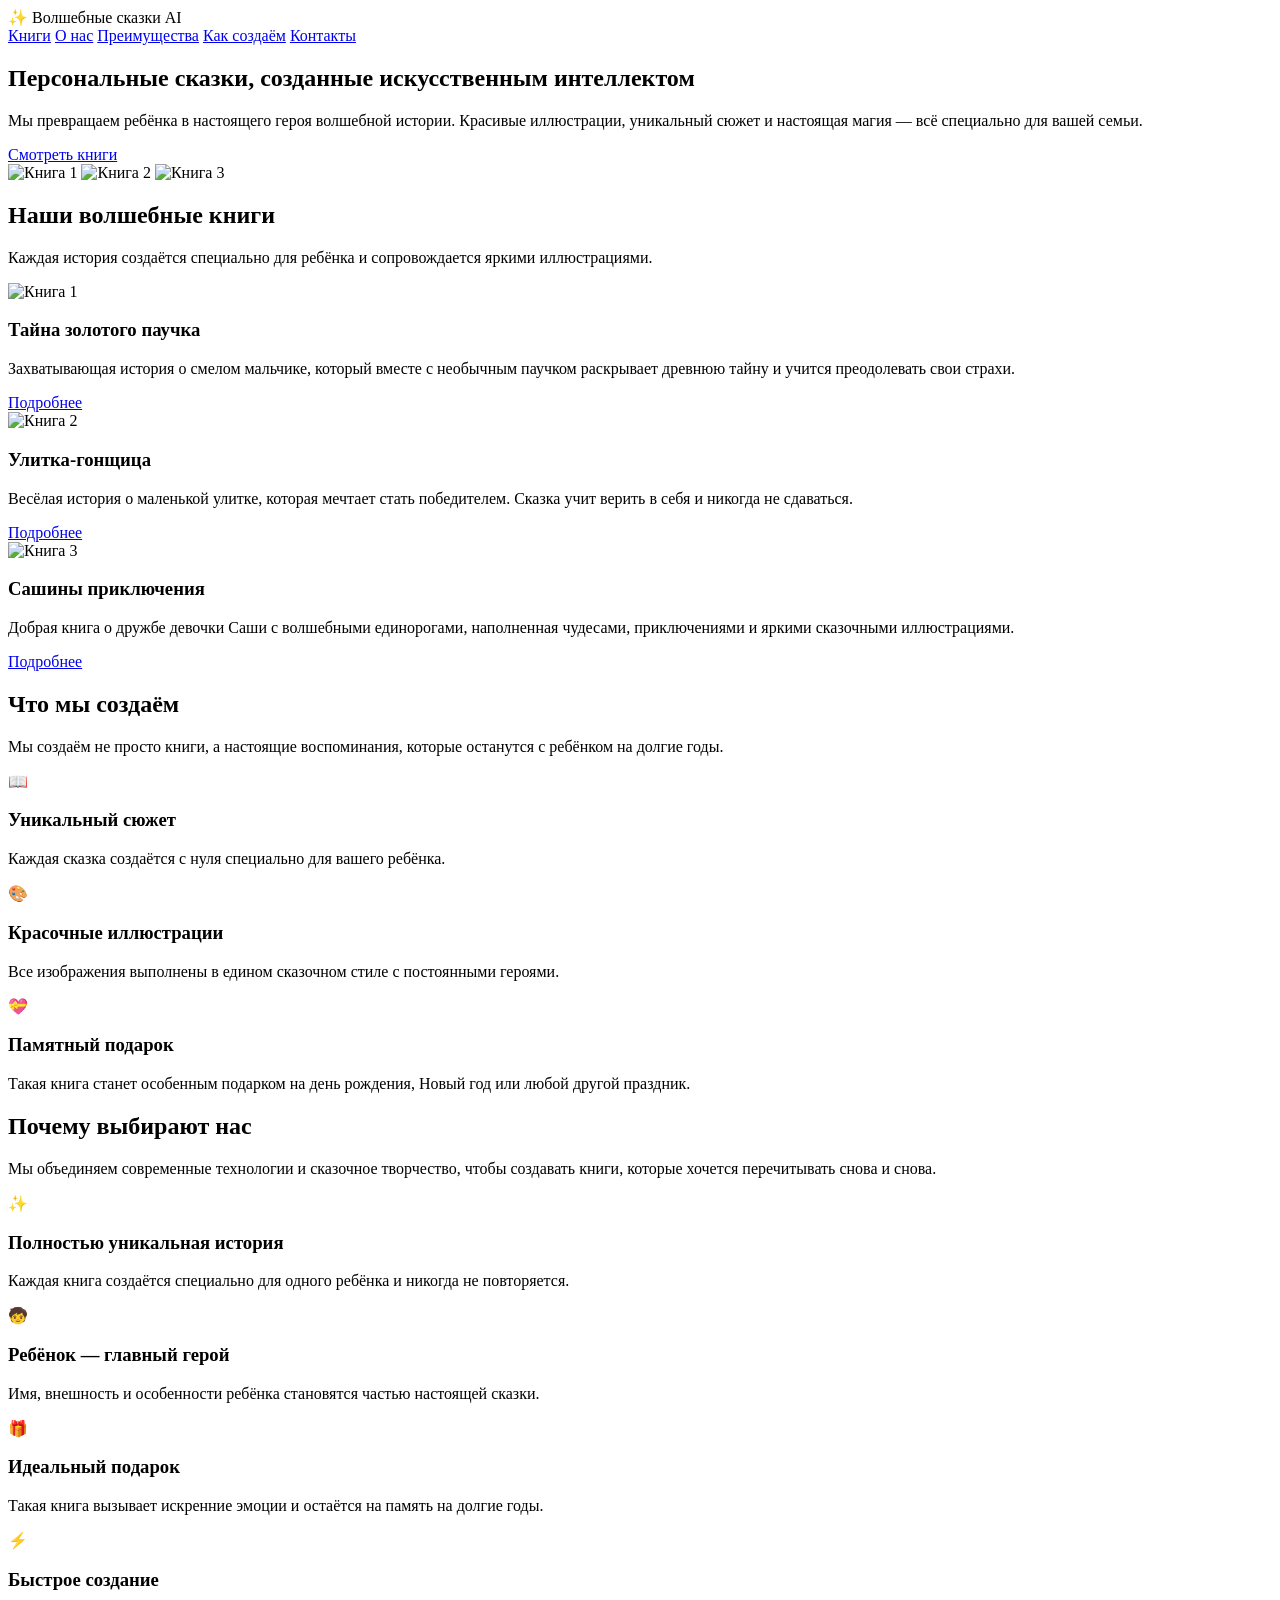
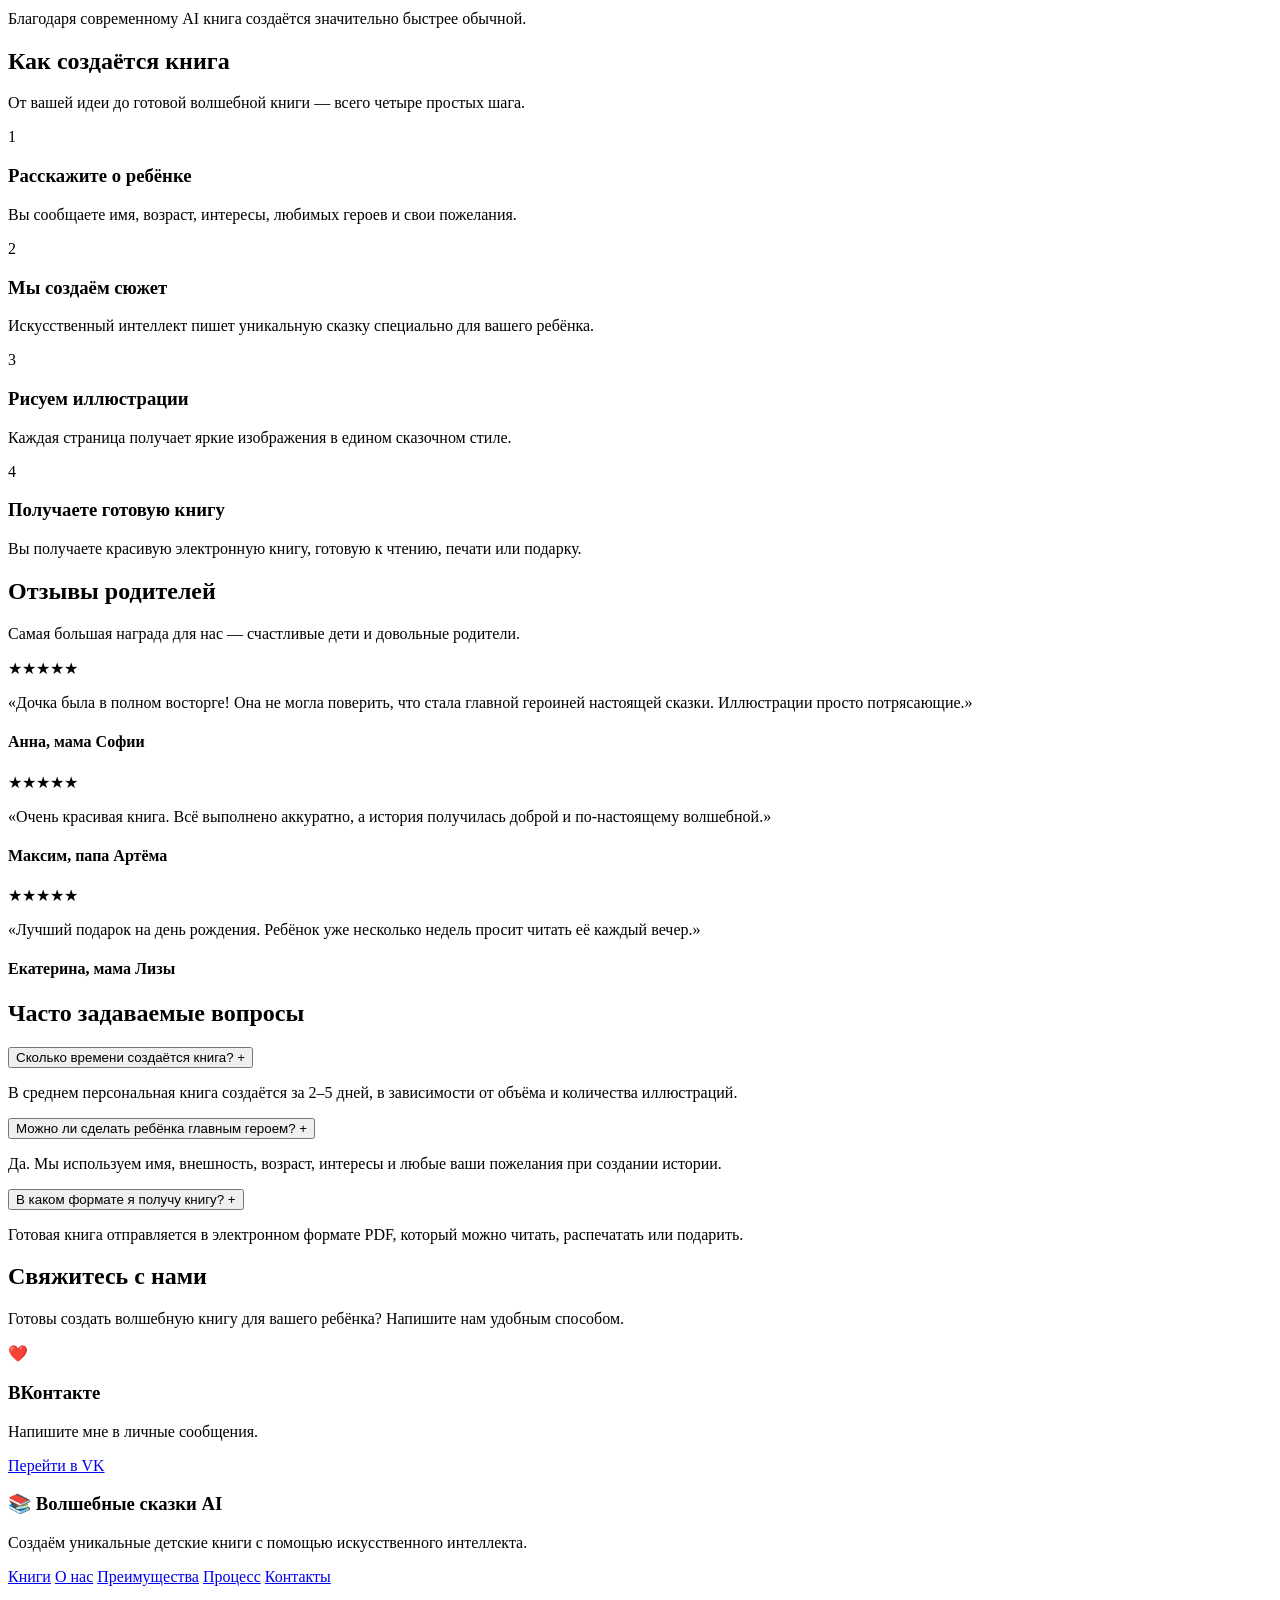
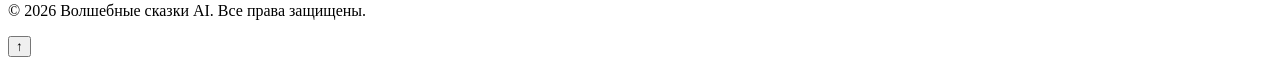
==== index.html @ 9d617862 "Add files via upload" ====
<!DOCTYPE html>
<html lang="ru">

<head>
    <meta charset="UTF-8">
    <meta name="viewport" content="width=device-width, initial-scale=1.0">
    <meta name="description" content="Персональные детские сказки, созданные искусственным интеллектом. Уникальные книги с вашим ребёнком в главной роли.">

    <meta name="keywords" content="сказка на заказ, книга для ребенка, персональная сказка, детская книга, искусственный интеллект, сказки AI">

    <meta name="author" content="Волшебные сказки AI">

    <meta name="robots" content="index, follow">

    <meta property="og:title" content="Волшебные сказки AI">
    <meta property="og:description" content="Создаём уникальные персональные сказки для детей с помощью искусственного интеллекта.">
    
    <meta property="og:type" content="website">
    <meta property="og:image" content="img/book1.jpg">
    <title>Волшебные сказки AI</title>
    <link rel="icon" type="image/png" href="favicon.png">

    <link rel="stylesheet" href="css/style.css">
</head>

<body>

    <!-- Шапка -->
    <header class="header">
        <div class="container">

            <div class="logo">
                ✨ Волшебные сказки AI
            </div>

            <nav class="menu">
                <a href="#books">Книги</a>
                <a href="#about">О нас</a>
                <a href="#advantages">Преимущества</a>
                <a href="#process">Как создаём</a>
                <a href="#contacts">Контакты</a>
            </nav>

        </div>
    </header>

    <!-- Первый экран -->
    <section class="hero">

        <div class="container">

           <div class="hero-content">

    <h1>
        Персональные сказки,
        созданные искусственным интеллектом
    </h1>

    <p>
        Мы превращаем ребёнка в настоящего героя волшебной истории.
        Красивые иллюстрации, уникальный сюжет и настоящая магия —
        всё специально для вашей семьи.
    </p>

    <a href="#books" class="btn">
        Смотреть книги
    </a>

</div>

<div class="hero-books">

    <img src="img/book1.jpg" alt="Книга 1" class="book-left">

    <img src="img/book2.jpg" alt="Книга 2" class="book-center">

    <img src="img/book3.jpg" alt="Книга 3" class="book-right">

</div>

</div>

</section>
    <!-- Галерея книг -->
<section class="books" id="books">

    <div class="container">

        <div class="section-title">
            <h2>Наши волшебные книги</h2>
            <p>
                Каждая история создаётся специально для ребёнка
                и сопровождается яркими иллюстрациями.
            </p>
        </div>

        <div class="books-grid">

    <div class="book">

        <img src="img/book1.jpg" alt="Книга 1" loading="lazy">
        <div class="book-info">
           <h3>Тайна золотого паучка</h3>

<p>
    Захватывающая история о смелом мальчике, который вместе с необычным паучком
    раскрывает древнюю тайну и учится преодолевать свои страхи.
</p>

        <a href="book1.html" class="btn">Подробнее</a>
        </div>

    </div>

   <div class="book">

    <img src="img/book2.jpg" alt="Книга 2" loading="lazy">

    <div class="book-info">

        <h3>Улитка-гонщица</h3>

        <p>
            Весёлая история о маленькой улитке, которая мечтает стать победителем.
            Сказка учит верить в себя и никогда не сдаваться.
        </p>

        <a href="book2.html" class="btn">Подробнее</a>

    </div>

</div>
    <div class="book">

        <img src="img/book3.jpg" alt="Книга 3" loading="lazy">

        <div class="book-info">
            <h3>Сашины приключения</h3>

<p>
    Добрая книга о дружбе девочки Саши с волшебными единорогами,
    наполненная чудесами, приключениями и яркими сказочными иллюстрациями.
</p>

            <a href="book3.html" class="btn">Подробнее</a>
        </div>

    </div>

</div>

    </div>

</section>
<!-- Что мы создаём -->
<section class="about" id="about">

    <div class="container">

        <div class="section-title">
            <h2>Что мы создаём</h2>
            <p>
                Мы создаём не просто книги, а настоящие воспоминания,
                которые останутся с ребёнком на долгие годы.
            </p>
        </div>

        <div class="about-grid">

            <div class="about-card">
                <div class="about-icon">📖</div>
                <h3>Уникальный сюжет</h3>
                <p>
                    Каждая сказка создаётся с нуля специально для вашего ребёнка.
                </p>
            </div>

            <div class="about-card">
                <div class="about-icon">🎨</div>
                <h3>Красочные иллюстрации</h3>
                <p>
                    Все изображения выполнены в едином сказочном стиле с постоянными героями.
                </p>
            </div>

            <div class="about-card">
                <div class="about-icon">💝</div>
                <h3>Памятный подарок</h3>
                <p>
                    Такая книга станет особенным подарком на день рождения,
                    Новый год или любой другой праздник.
                </p>
            </div>

        </div>

    </div>

</section>
<!-- Почему выбирают нас -->
<section class="advantages" id="advantages">

    <div class="container">

        <div class="section-title">
            <h2>Почему выбирают нас</h2>
            <p>
                Мы объединяем современные технологии и сказочное творчество,
                чтобы создавать книги, которые хочется перечитывать снова и снова.
            </p>
        </div>

        <div class="advantages-grid">

            <div class="advantage-card">
                <div class="advantage-icon">✨</div>
                <h3>Полностью уникальная история</h3>
                <p>
                    Каждая книга создаётся специально для одного ребёнка и никогда не повторяется.
                </p>
            </div>

            <div class="advantage-card">
                <div class="advantage-icon">🧒</div>
                <h3>Ребёнок — главный герой</h3>
                <p>
                    Имя, внешность и особенности ребёнка становятся частью настоящей сказки.
                </p>
            </div>

            <div class="advantage-card">
                <div class="advantage-icon">🎁</div>
                <h3>Идеальный подарок</h3>
                <p>
                    Такая книга вызывает искренние эмоции и остаётся на память на долгие годы.
                </p>
            </div>

            <div class="advantage-card">
                <div class="advantage-icon">⚡</div>
                <h3>Быстрое создание</h3>
                <p>
                    Благодаря современному AI книга создаётся значительно быстрее обычной.
                </p>
            </div>

        </div>

    </div>

</section>
<!-- Как создаётся книга -->
<section class="process" id="process">

    <div class="container">

        <div class="section-title">
            <h2>Как создаётся книга</h2>
            <p>
                От вашей идеи до готовой волшебной книги — всего четыре простых шага.
            </p>
        </div>

        <div class="process-grid">

            <div class="process-card">
                <div class="step-number">1</div>
                <h3>Расскажите о ребёнке</h3>
                <p>
                    Вы сообщаете имя, возраст, интересы, любимых героев и свои пожелания.
                </p>
            </div>

            <div class="process-card">
                <div class="step-number">2</div>
                <h3>Мы создаём сюжет</h3>
                <p>
                    Искусственный интеллект пишет уникальную сказку специально для вашего ребёнка.
                </p>
            </div>

            <div class="process-card">
                <div class="step-number">3</div>
                <h3>Рисуем иллюстрации</h3>
                <p>
                    Каждая страница получает яркие изображения в едином сказочном стиле.
                </p>
            </div>

            <div class="process-card">
                <div class="step-number">4</div>
                <h3>Получаете готовую книгу</h3>
                <p>
                    Вы получаете красивую электронную книгу, готовую к чтению, печати или подарку.
                </p>
            </div>

        </div>

    </div>

</section>
<!-- Отзывы -->
<section class="reviews" id="reviews">

    <div class="container">

        <div class="section-title">
            <h2>Отзывы родителей</h2>
            <p>
                Самая большая награда для нас — счастливые дети и довольные родители.
            </p>
        </div>

        <div class="reviews-grid">

            <div class="review-card">
                <div class="stars">★★★★★</div>

                <p class="review-text">
                    «Дочка была в полном восторге! Она не могла поверить,
                    что стала главной героиней настоящей сказки.
                    Иллюстрации просто потрясающие.»
                </p>

                <h4>Анна, мама Софии</h4>
            </div>

            <div class="review-card">
                <div class="stars">★★★★★</div>

                <p class="review-text">
                    «Очень красивая книга. Всё выполнено аккуратно,
                    а история получилась доброй и по-настоящему волшебной.»
                </p>

                <h4>Максим, папа Артёма</h4>
            </div>

            <div class="review-card">
                <div class="stars">★★★★★</div>

                <p class="review-text">
                    «Лучший подарок на день рождения.
                    Ребёнок уже несколько недель просит читать её каждый вечер.»
                </p>

                <h4>Екатерина, мама Лизы</h4>
            </div>

        </div>

    </div>

</section>
<!-- FAQ -->
<section class="faq" id="faq">

    <div class="container">

        <h2 class="section-title">Часто задаваемые вопросы</h2>

        <div class="faq-item">
            <button class="faq-question">
                Сколько времени создаётся книга?
                <span>+</span>
            </button>

            <div class="faq-answer">
                <p>
                    В среднем персональная книга создаётся за 2–5 дней, в зависимости от объёма и количества иллюстраций.
                </p>
            </div>
        </div>

        <div class="faq-item">
            <button class="faq-question">
                Можно ли сделать ребёнка главным героем?
                <span>+</span>
            </button>

            <div class="faq-answer">
                <p>
                    Да. Мы используем имя, внешность, возраст, интересы и любые ваши пожелания при создании истории.
                </p>
            </div>
        </div>

        <div class="faq-item">
            <button class="faq-question">
                В каком формате я получу книгу?
                <span>+</span>
            </button>

            <div class="faq-answer">
                <p>
                    Готовая книга отправляется в электронном формате PDF, который можно читать, распечатать или подарить.
                </p>
            </div>
        </div>

    </div>

</section>
<!-- Контакты -->
<section class="contacts" id="contacts">

    <div class="container">

        <div class="section-title">

            <h2>Свяжитесь с нами</h2>

            <p>
                Готовы создать волшебную книгу для вашего ребёнка?
                Напишите нам удобным способом.
            </p>

        </div>

        <div class="contacts-grid">

            <div class="contact-card">

                <div class="contact-icon">❤️</div>

                <h3>ВКонтакте</h3>

                <p>
                    Напишите мне в личные сообщения.
                </p>

                <a class="btn"
                   href="https://vk.ru/alexcat33"
                   target="_blank">
                    Перейти в VK
                </a>

            </div>

        </div>

    </div>

</section>
<footer class="footer">
    <div class="container">

        <div class="footer-logo">
            <h3>📚 Волшебные сказки AI</h3>
            <p>Создаём уникальные детские книги с помощью искусственного интеллекта.</p>
        </div>

        <div class="footer-links">
            <a href="#books">Книги</a>
            <a href="#about">О нас</a>
            <a href="#advantages">Преимущества</a>
            <a href="#process">Процесс</a>
            <a href="#contacts">Контакты</a>
        </div>

        <div class="footer-copy">
            <p>© 2026 Волшебные сказки AI. Все права защищены.</p>
        </div>

    </div>
</footer>
<button class="to-top" id="toTop">
    ↑
</button>
<script src="js/script.js"></script>
</body>
</html>
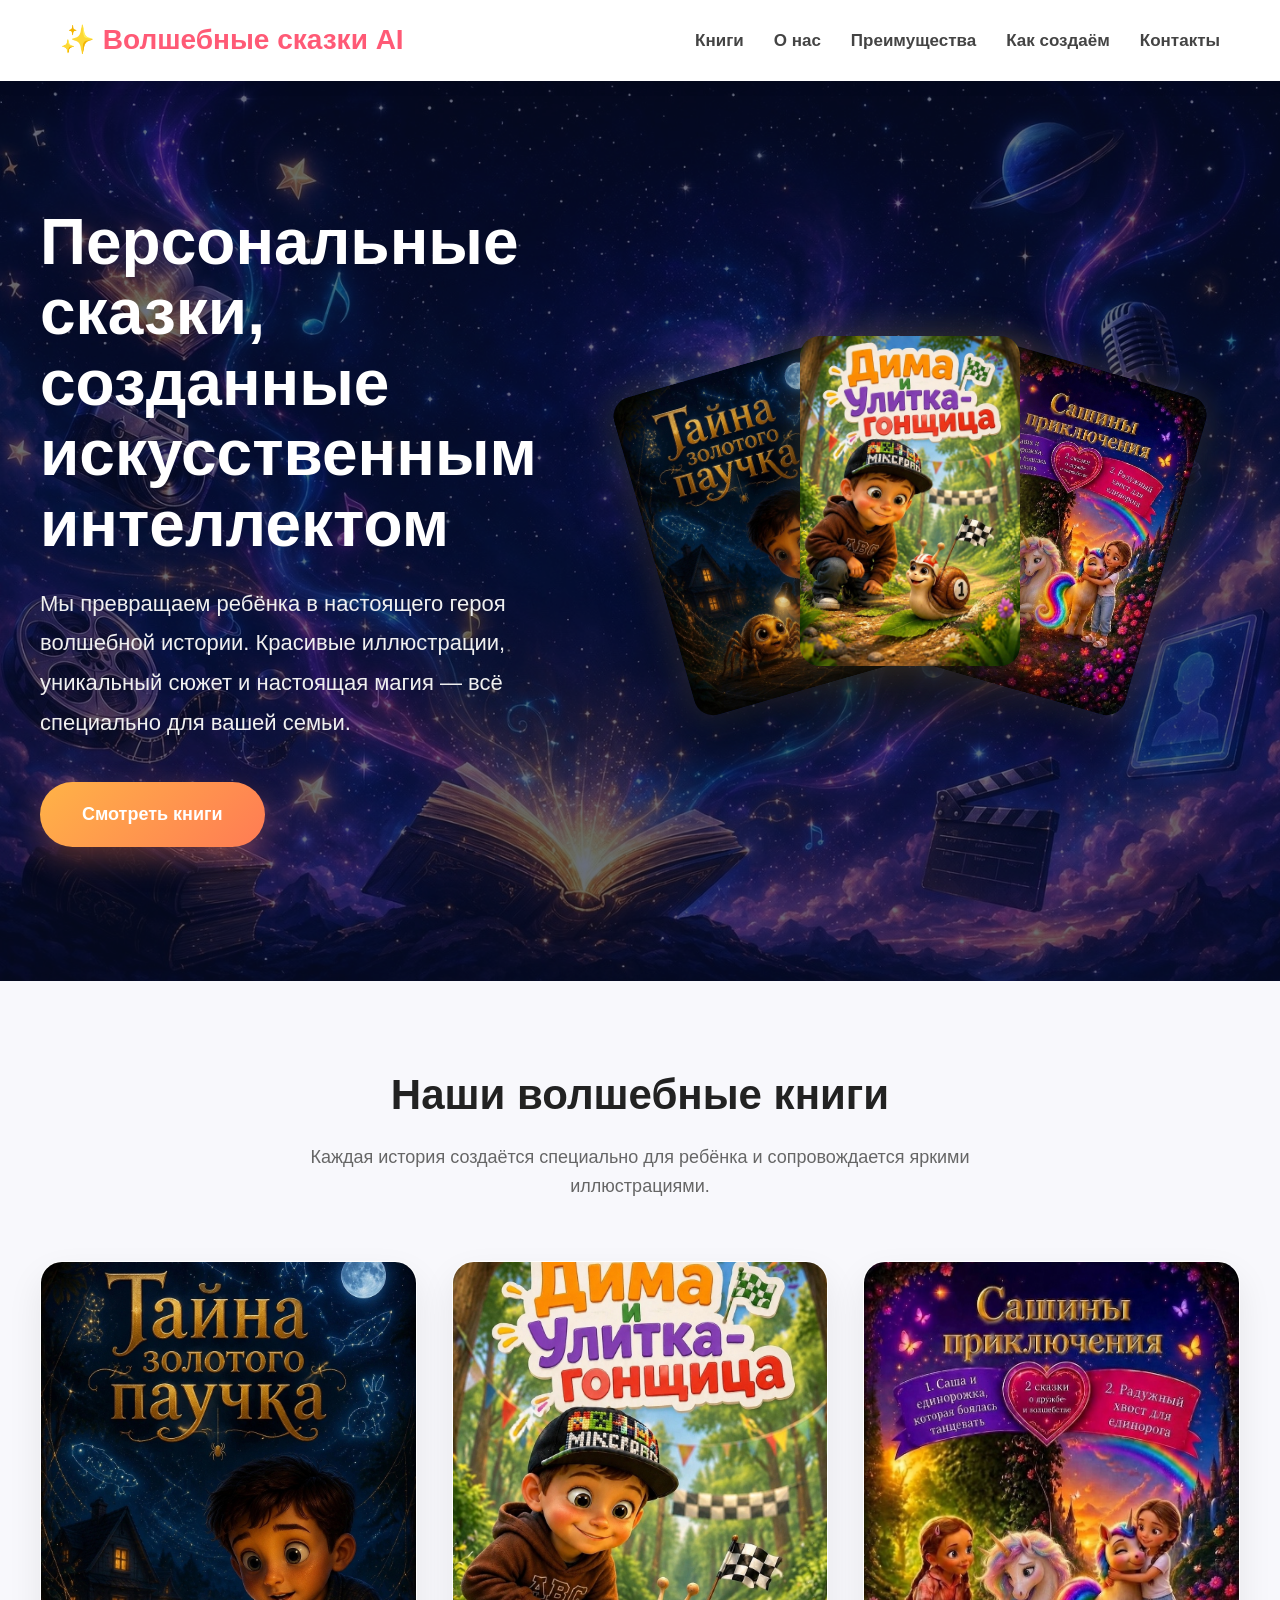
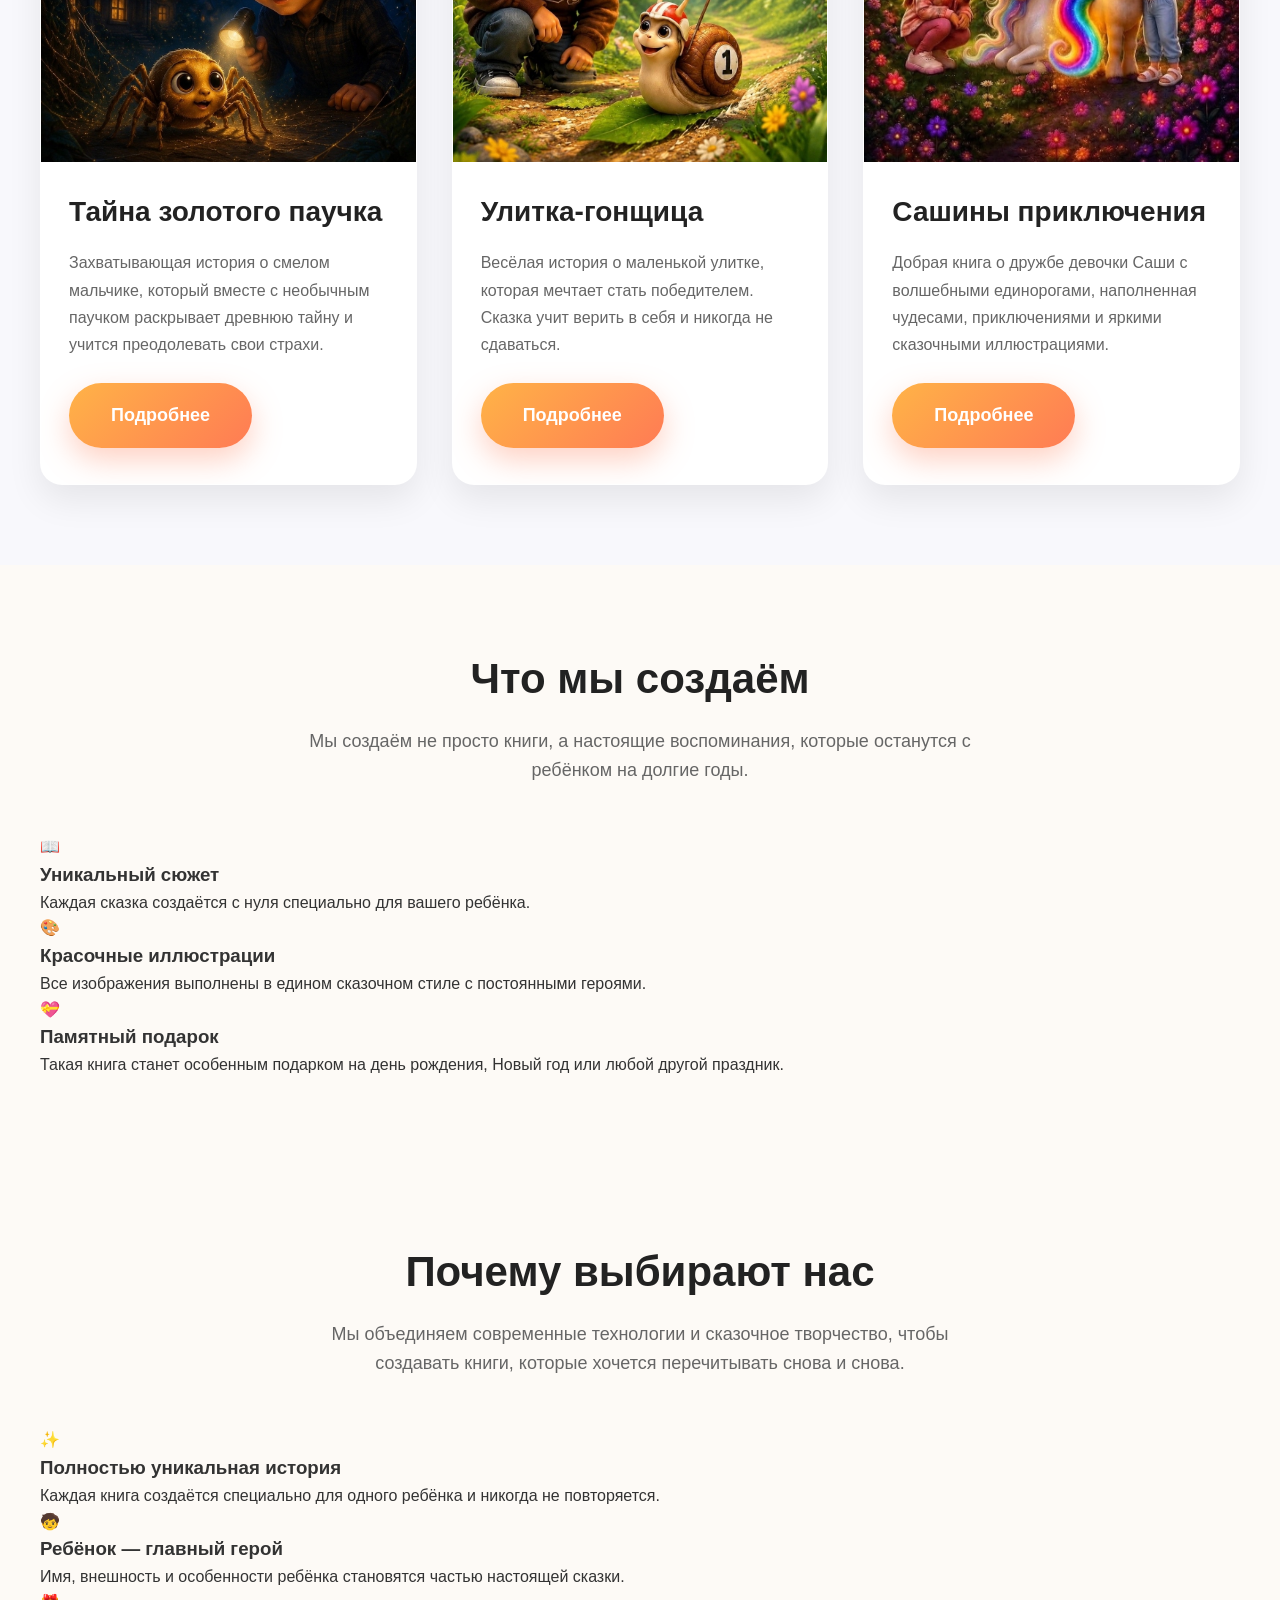
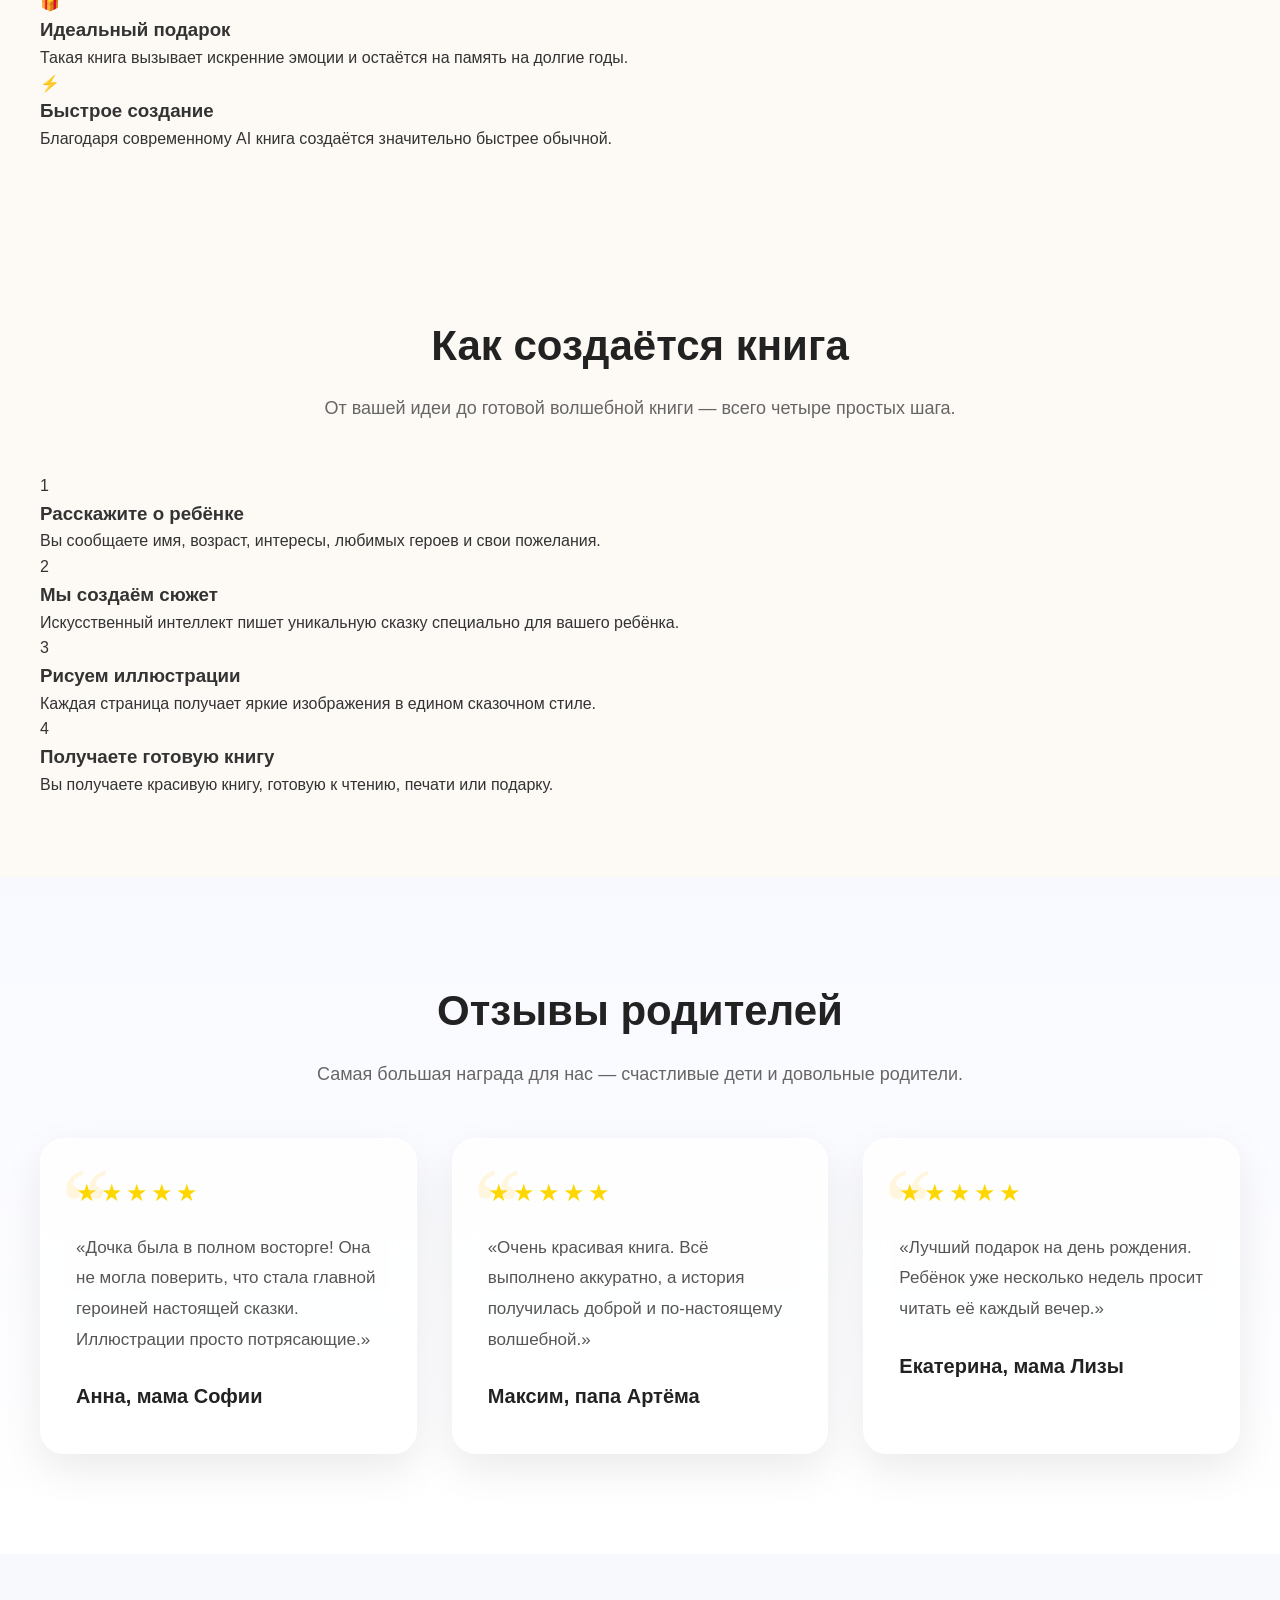
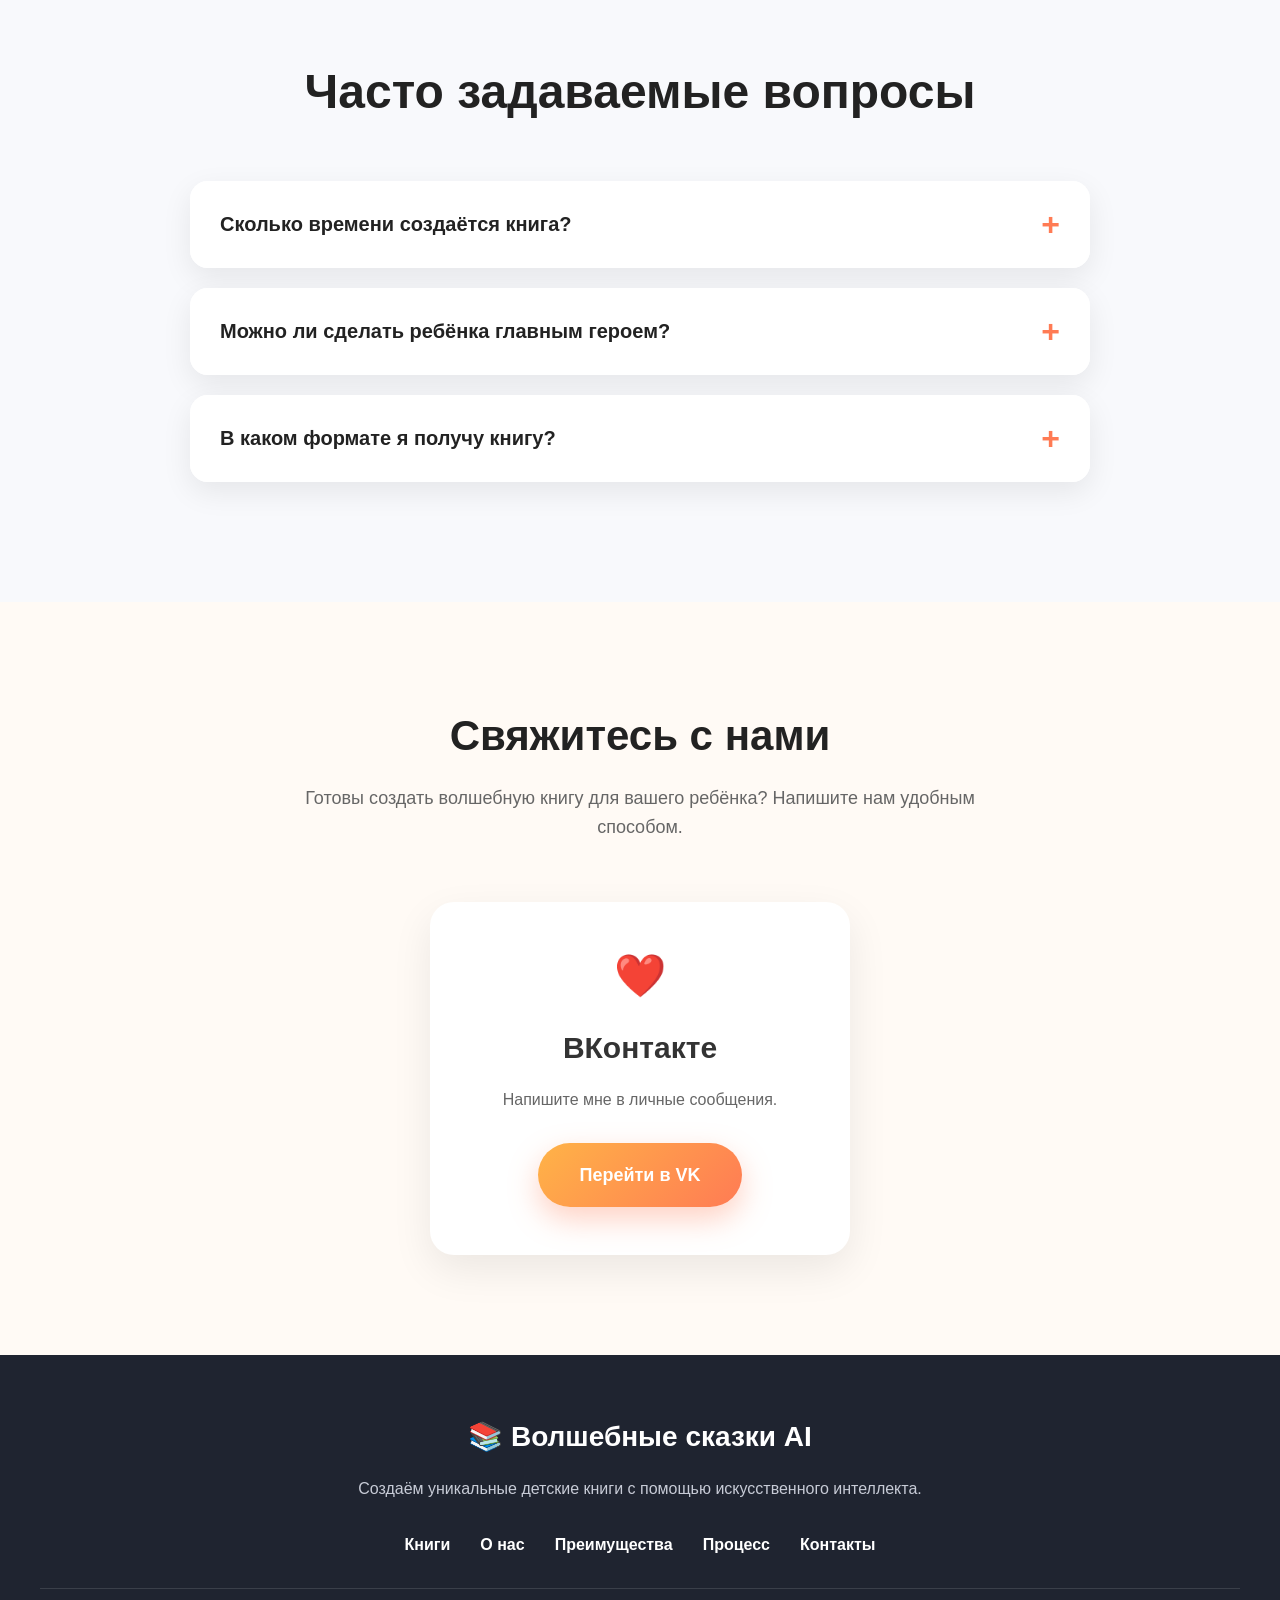
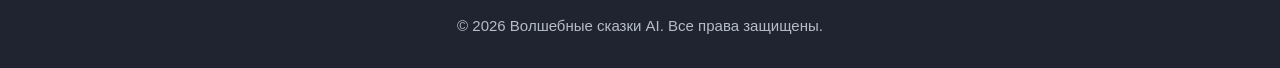
==== commit c0ee0e36: "Update index.html" ====
--- a/index.html
+++ b/index.html
@@ -291,7 +291,7 @@
                 <div class="step-number">4</div>
                 <h3>Получаете готовую книгу</h3>
                 <p>
-                    Вы получаете красивую электронную книгу, готовую к чтению, печати или подарку.
+                    Вы получаете красивую книгу, готовую к чтению, печати или подарку.
                 </p>
             </div>
 
@@ -394,7 +394,9 @@
 
             <div class="faq-answer">
                 <p>
-                    Готовая книга отправляется в электронном формате PDF, который можно читать, распечатать или подарить.
+                    Стандартный формат книг ЛАЙФЛАЙТ — 21 × 30 см (примерно А4).
+Разворот книги — 41 × 29 см. Книжные страницы изготовлены из двух листов высококачественной мелованной бумаги плотностью 450 г/м², склеенных между собой и покрытых зернистой ламинацией.
+Доставка — от 400 рублей, в зависимости от региона.
                 </p>
             </div>
         </div>
--- a/css/style.css
+++ b/css/style.css
@@ -0,0 +1,1117 @@
+/* ==========================
+   СБРОС СТИЛЕЙ
+========================== */
+
+* {
+    margin: 0;
+    padding: 0;
+    box-sizing: border-box;
+}
+
+/* ==========================
+   ОСНОВНЫЕ НАСТРОЙКИ
+========================== */
+
+html {
+    scroll-behavior: smooth;
+}
+
+body {
+    font-family: Arial, Helvetica, sans-serif;
+    background: #fdfaf6;
+    color: #333;
+    line-height: 1.6;
+}
+
+img {
+    max-width: 100%;
+    display: block;
+}
+
+a {
+    text-decoration: none;
+    color: inherit;
+}
+
+section {
+    padding: 80px 20px;
+}
+
+/* ==========================
+   КОНТЕЙНЕР
+========================== */
+
+.container {
+    max-width: 1200px;
+    margin: 0 auto;
+}
+
+/* ==========================
+   ЗАГОЛОВКИ СЕКЦИЙ
+========================== */
+
+.section-title {
+    text-align: center;
+    margin-bottom: 50px;
+}
+
+.section-title h2 {
+    font-size: 42px;
+    color: #222;
+    margin-bottom: 15px;
+}
+
+.section-title p {
+    font-size: 18px;
+    color: #666;
+    max-width: 700px;
+    margin: 0 auto;
+}
+
+/* ==========================
+   КНОПКА
+========================== */
+
+.btn{
+    display:inline-block;
+    padding:18px 42px;
+    background:linear-gradient(135deg,#ffb347,#ff7b54);
+    color:#fff;
+    font-size:18px;
+    font-weight:700;
+    text-decoration:none;
+    border-radius:50px;
+    box-shadow:0 12px 30px rgba(255,123,84,.35);
+    transition:.35s;
+    position:relative;
+    overflow:hidden;
+}
+.btn::before{
+    content:"";
+    position:absolute;
+    top:0;
+    left:-120%;
+    width:70%;
+    height:100%;
+    background:linear-gradient(
+        120deg,
+        transparent,
+        rgba(255,255,255,.45),
+        transparent
+    );
+    transition:.7s;
+}
+
+.btn:hover::before{
+    left:150%;
+}
+.btn:hover{
+    transform:translateY(-4px) scale(1.05);
+    box-shadow:0 20px 45px rgba(255,123,84,.45);
+}
+/* ==========================
+   ШАПКА
+========================== */
+
+.header {
+    position: sticky;
+    top: 0;
+    z-index: 1000;
+    background: rgba(255, 255, 255, 0.95);
+    backdrop-filter: blur(10px);
+    box-shadow: 0 2px 15px rgba(0,0,0,.08);
+}
+
+.header .container {
+    display: flex;
+    justify-content: space-between;
+    align-items: center;
+    padding: 18px 20px;
+}
+
+.logo {
+    font-size: 28px;
+    font-weight: 700;
+    color: #ff5a76;
+    transition: .3s;
+    cursor: pointer;
+}
+
+.logo:hover {
+    transform: scale(1.08) rotate(-2deg);
+    color: #ff7b54;
+}
+
+.menu {
+    display: flex;
+    gap: 30px;
+}
+
+.menu a {
+    font-size: 17px;
+    font-weight: 600;
+    color: #444;
+    position: relative;
+    transition: color .3s;
+}
+
+.menu a:hover {
+    color: #ff5a76;
+}
+
+.menu a::after {
+    content: "";
+    position: absolute;
+    left: 0;
+    bottom: -6px;
+    width: 0;
+    height: 2px;
+    background: #ff5a76;
+    transition: width .3s;
+}
+
+.menu a:hover::after {
+    width: 100%;
+}
+
+/* ==========================
+   МОБИЛЬНАЯ ШАПКА
+========================== */
+
+@media (max-width: 768px) {
+
+    .header .container {
+        flex-direction: column;
+        gap: 15px;
+        padding: 15px 20px;
+    }
+
+    .logo {
+        font-size: 24px;
+        text-align: center;
+    }
+
+    .menu {
+        width: 100%;
+        display: flex;
+        flex-wrap: wrap;
+        justify-content: center;
+        gap: 10px 18px;
+    }
+
+    .menu a {
+        font-size: 15px;
+    }
+
+}
+/* ==========================
+   HERO
+========================== */
+
+.hero{
+    min-height:100vh;
+    display:flex;
+    align-items:center;
+    background:url("../img/background.jpg") center center/cover no-repeat;
+    position:relative;
+    overflow:hidden;
+}
+
+.hero::before{
+    content:"";
+    position:absolute;
+    inset:0;
+    background:rgba(8,15,40,.60);
+}
+
+.hero .container{
+    position:relative;
+    z-index:2;
+    display:flex;
+    align-items:center;
+    justify-content:space-between;
+    gap:80px;
+}
+
+.hero-content{
+    flex:1;
+    max-width:620px;
+}
+
+.hero-content h1{
+    color:#fff;
+    font-size:64px;
+    line-height:1.1;
+    margin-bottom:25px;
+}
+
+.hero-content p{
+    color:#f0f0f0;
+    font-size:22px;
+    line-height:1.8;
+    margin-bottom:40px;
+}
+
+.hero-books{
+    flex:1;
+    display:flex;
+    justify-content:center;
+    align-items:center;
+    position:relative;
+    isolation:isolate;
+    transform:translateX(-50px);
+}
+
+.hero-books::before{
+    content:"";
+    position:absolute;
+    width:420px;
+    height:420px;
+
+    background:radial-gradient(
+        circle,
+        rgba(255,215,120,.35) 0%,
+        rgba(255,183,71,.18) 40%,
+        transparent 75%
+    );
+
+    border-radius:50%;
+    filter:blur(35px);
+
+    z-index:-1;
+
+    animation:magicGlow 6s ease-in-out infinite;
+}
+
+@keyframes magicGlow{
+
+    0%,100%{
+        transform:scale(1);
+        opacity:.7;
+    }
+
+    50%{
+        transform:scale(1.12);
+        opacity:1;
+    }
+
+}
+
+.hero-books img:hover{
+    transform:translateY(-15px) scale(1.05);
+}
+
+.hero-books img{
+    width:220px;
+    border-radius:20px;
+
+    box-shadow:
+        0 25px 60px rgba(0,0,0,.45),
+        0 0 35px rgba(255,215,120,.20);
+
+    transition:.45s;
+}
+
+.book-left{
+    transform:translateX(70px) rotate(-16deg);
+    z-index:1;
+}
+
+.book-center{
+    transform:translateY(-30px);
+    z-index:3;
+}
+
+.book-right{
+    transform:translateX(-70px) rotate(16deg);
+    z-index:2;
+}
+@media (max-width: 768px) {
+
+    .book-left {
+        transform: translateX(15px) rotate(-7deg) scale(0.75);
+    }
+
+    .book-center {
+        transform: translateY(-10px) scale(0.75);
+    }
+
+    .book-right {
+        transform: translateX(-15px) rotate(7deg) scale(0.75);
+    }
+
+}
+.hero-books img:hover{
+    filter:brightness(1.08);
+
+    box-shadow:
+        0 45px 90px rgba(0,0,0,.50),
+        0 0 60px rgba(255,220,120,.35);
+}
+
+.book-left:hover{
+    transform:translateX(70px) translateY(-15px) rotate(-16deg) scale(1.05);
+}
+
+.book-center:hover{
+    transform:translateY(-45px) scale(1.05);
+}
+
+.book-right:hover{
+    transform:translateX(-70px) translateY(-15px) rotate(16deg) scale(1.05);
+}
+/* ==========================
+   КНИГИ
+========================== */
+
+.books{
+    background:#f8f8fc;
+}
+
+.books-grid{
+    display:grid;
+    grid-template-columns:repeat(auto-fit,minmax(340px,1fr));
+    gap:35px;
+    margin-top:60px;
+}
+
+.book{
+    background:#fff;
+    border-radius:22px;
+    overflow:hidden;
+    box-shadow:0 15px 35px rgba(0,0,0,.08);
+    transition:.35s;
+    border:1px solid transparent;
+}
+
+.book:hover{
+    transform:translateY(-12px) scale(1.03);
+
+    box-shadow:
+        0 30px 70px rgba(0,0,0,.18),
+        0 0 30px rgba(255,183,71,.25);
+
+    border:1px solid rgba(255,183,71,.35);
+}
+.book:hover img{
+    transform:scale(1.08);
+}
+
+.book img{
+    width:100%;
+    height:500px;
+    object-fit:cover;
+    display:block;
+    transition:.4s;
+}
+.book-info{
+    padding:28px;
+}
+
+.book-info h3{
+    font-size:28px;
+    color:#222;
+    margin-bottom:15px;
+}
+
+.book-info p{
+    color:#666;
+    margin-bottom:25px;
+    line-height:1.7;
+}
+/* ==========================
+   АНИМАЦИИ HERO
+========================== */
+
+@keyframes floatBook {
+    0% {
+        transform: translateY(0px);
+    }
+
+    50% {
+        transform: translateY(-12px);
+    }
+
+    100% {
+        transform: translateY(0px);
+    }
+}
+
+.book-left{
+    animation: floatBook 6s ease-in-out infinite;
+}
+
+.book-center{
+    animation: floatBook 5s ease-in-out infinite;
+    animation-delay: .5s;
+}
+
+.book-right{
+    animation: floatBook 7s ease-in-out infinite;
+    animation-delay: 1s;
+}
+
+
+/* ==========================
+   ОТЗЫВЫ
+========================== */
+
+.reviews{
+    padding:100px 0;
+    background:linear-gradient(180deg,#f8f9ff 0%,#ffffff 100%);
+}
+
+.reviews-title{
+    text-align:center;
+    font-size:48px;
+    margin-bottom:60px;
+    color:#222;
+}
+
+.reviews-grid{
+    display:grid;
+    grid-template-columns:repeat(auto-fit,minmax(320px,1fr));
+    gap:35px;
+}
+
+.review-card{
+    position:relative;
+
+    background:rgba(255,255,255,.75);
+    backdrop-filter:blur(12px);
+
+    border:1px solid rgba(255,255,255,.4);
+
+    border-radius:24px;
+
+    padding:35px;
+
+    box-shadow:0 15px 40px rgba(0,0,0,.08);
+
+    transition:.35s;
+
+    overflow:hidden;
+}
+
+.review-card::before{
+    content:"“";
+    position:absolute;
+    top:-20px;
+    left:20px;
+    font-size:110px;
+    color:#ffd978;
+    opacity:.25;
+    font-family:Georgia, serif;
+}
+
+.review-card:hover{
+    transform:translateY(-12px);
+
+    box-shadow:
+        0 30px 70px rgba(0,0,0,.15),
+        0 0 30px rgba(255,183,71,.18);
+}
+
+.stars{
+    color:#FFD700;
+    font-size:24px;
+    letter-spacing:3px;
+    margin-bottom:20px;
+}
+
+.review-card p{
+    color:#555;
+    line-height:1.8;
+    margin-bottom:25px;
+    font-size:17px;
+}
+
+.review-card h4{
+    font-size:20px;
+    color:#222;
+    margin-bottom:6px;
+}
+
+.review-card span{
+    color:#888;
+    font-size:15px;
+}
+/* ==========================
+   FAQ
+========================== */
+
+.faq{
+    padding:100px 0;
+    background:#f8f9fc;
+}
+
+.faq .section-title{
+    text-align:center;
+    font-size:48px;
+    margin-bottom:50px;
+    color:#222;
+}
+
+.faq-item{
+    max-width:900px;
+    margin:0 auto 20px;
+    background:#fff;
+    border-radius:18px;
+    overflow:hidden;
+    box-shadow:0 10px 30px rgba(0,0,0,.08);
+}
+
+.faq-question{
+    width:100%;
+    border:none;
+    background:#fff;
+    padding:25px 30px;
+    display:flex;
+    justify-content:space-between;
+    align-items:center;
+    cursor:pointer;
+    font-size:20px;
+    font-weight:700;
+    color:#222;
+    transition:.3s;
+}
+
+.faq-question:hover{
+    background:#fff8f3;
+}
+
+.faq-question span{
+    font-size:32px;
+    color:#ff7b54;
+    transition:.3s;
+}
+
+.faq-answer{
+    max-height:0;
+    overflow:hidden;
+    transition:max-height .35s ease, padding .35s ease;
+}
+
+.faq-answer p{
+    padding:0 30px 25px;
+    color:#666;
+    line-height:1.8;
+    font-size:17px;
+}
+
+.faq-item.active .faq-answer{
+    max-height:300px;
+}
+
+.faq-item.active .faq-question span{
+    transform:rotate(45deg);
+}
+/* ==========================
+   CONTACTS
+========================== */
+
+.contacts{
+    padding:100px 0;
+    background:#fffaf5;
+}
+
+.contacts-grid{
+    display:flex;
+    justify-content:center;
+    align-items:center;
+    margin-top:60px;
+}
+
+.contact-card{
+    max-width:420px;
+    width:100%;
+    text-align:center;
+
+    background:#fff;
+    padding:40px 30px;
+
+    border-radius:24px;
+
+    box-shadow:0 15px 40px rgba(0,0,0,.08);
+
+    transition:.3s;
+}
+
+.contact-card:hover{
+    transform:translateY(-8px);
+    box-shadow:0 25px 60px rgba(0,0,0,.12);
+}
+
+.contact-icon{
+    font-size:42px;
+    margin-bottom:15px;
+}
+
+.contact-card h3{
+    font-size:30px;
+    margin-bottom:15px;
+}
+
+.contact-card p{
+    color:#666;
+    margin-bottom:30px;
+}
+/* ==========================
+   FOOTER
+========================== */
+
+.footer{
+    background:#1f2430;
+    color:#fff;
+    padding:60px 0 30px;
+}
+
+.footer .container{
+    display:flex;
+    flex-direction:column;
+    align-items:center;
+    text-align:center;
+    gap:30px;
+}
+
+.footer-logo h3{
+    font-size:28px;
+    margin-bottom:15px;
+    color:#fff;
+}
+
+.footer-logo p{
+    color:#c7cbd6;
+    max-width:600px;
+    line-height:1.7;
+}
+
+.footer-links{
+    display:flex;
+    flex-wrap:wrap;
+    justify-content:center;
+    gap:30px;
+}
+
+.footer-links a{
+    color:#fff;
+    text-decoration:none;
+    font-weight:600;
+    transition:.3s;
+}
+
+.footer-links a:hover{
+    color:#ff9d42;
+}
+
+.footer-copy{
+    border-top:1px solid rgba(255,255,255,.12);
+    width:100%;
+    padding-top:25px;
+}
+
+.footer-copy p{
+    color:#b6bcc8;
+    font-size:15px;
+}
+
+@media (max-width:768px){
+
+   .footer{
+    background:linear-gradient(135deg,#1f2430 0%,#2d3446 100%);
+    color:#fff;
+    padding:60px 0 30px;
+    position:relative;
+    overflow:hidden;
+}
+
+.footer::before{
+    content:"";
+    position:absolute;
+    top:-120px;
+    left:-120px;
+    width:280px;
+    height:280px;
+    border-radius:50%;
+    background:rgba(255,157,66,.08);
+}
+
+.footer::after{
+    content:"";
+    position:absolute;
+    right:-100px;
+    bottom:-100px;
+    width:240px;
+    height:240px;
+    border-radius:50%;
+    background:rgba(255,255,255,.05);
+}
+
+.footer .container{
+    position:relative;
+    z-index:2;
+}
+
+    .footer-links{
+        gap:18px;
+    }
+
+    .footer-logo h3{
+        font-size:24px;
+    }
+
+}
+ 
+/* ==========================
+   MOBILE ADAPTATION
+========================== */
+
+@media (max-width:768px){
+
+    .container{
+        width:100%;
+        padding:0 20px;
+    }
+
+    h1{
+        font-size:34px !important;
+    }
+
+    h2{
+        font-size:32px !important;
+    }
+
+    .hero{
+        min-height:auto;
+        padding:80px 0;
+    }
+
+    .hero .container{
+        flex-direction:column;
+        text-align:center;
+    }
+
+    .hero-content p{
+        font-size:17px;
+    }
+
+    .gallery{
+        grid-template-columns:1fr;
+        gap:30px;
+    }
+
+    .contacts-grid{
+        grid-template-columns:1fr;
+    }
+
+    .footer-links{
+        flex-direction:column;
+        gap:15px;
+    }
+
+}
+ 
+/* ==========================
+   SCROLL ANIMATION
+========================== */
+
+section{
+    opacity:0;
+    transform:translateY(50px);
+    transition:1s;
+}
+
+section.show{
+    opacity:1;
+    transform:translateY(0);
+}
+
+@keyframes fadeUp{
+
+    from{
+        opacity:0;
+        transform:translateY(40px);
+    }
+
+    to{
+        opacity:1;
+        transform:translateY(0);
+    }
+
+}
+
+/* ==========================
+   BUTTON TO TOP
+========================== */
+
+.to-top{
+    position:fixed;
+    right:30px;
+    bottom:30px;
+
+    width:55px;
+    height:55px;
+
+    border:none;
+    border-radius:50%;
+
+    background:#ff9d42;
+    color:#fff;
+
+    font-size:28px;
+    font-weight:bold;
+
+    cursor:pointer;
+
+    display:flex;
+    align-items:center;
+    justify-content:center;
+
+    box-shadow:0 10px 25px rgba(0,0,0,.2);
+
+    opacity:0;
+    visibility:hidden;
+
+    transition:.3s;
+
+    z-index:1000;
+}
+
+.to-top:hover{
+    transform:translateY(-5px) scale(1.1);
+
+    box-shadow:
+        0 20px 45px rgba(255,157,66,.45),
+        0 0 20px rgba(255,157,66,.35);
+}
+
+.to-top.show{
+    opacity:1;
+    visibility:visible;
+    animation:buttonUp .4s ease;
+}
+
+
+@keyframes buttonUp{
+
+    from{
+        transform:translateY(30px);
+        opacity:0;
+    }
+
+    to{
+        transform:translateY(0);
+        opacity:1;
+    }
+
+}
+
+@media(max-width:768px){
+
+    .to-top{
+        right:20px;
+        bottom:20px;
+        width:48px;
+        height:48px;
+        font-size:24px;
+    }
+
+}
+/* ==========================
+   TEXT SELECTION
+========================== */
+
+::selection{
+    background:#ff9d42;
+    color:#fff;
+}
+
+::-moz-selection{
+    background:#ff9d42;
+    color:#fff;
+}
+/* ==========================
+   СТРАНИЦА КНИГИ
+========================== */
+
+.book-page{
+    min-height:calc(100vh - 90px);
+    padding:100px 20px;
+    background:#fffaf5;
+}
+
+.book-page-content{
+    display:flex;
+    align-items:center;
+    justify-content:center;
+    gap:80px;
+    max-width:1100px;
+    margin:0 auto;
+}
+
+.book-page-image{
+    flex:1;
+    max-width:480px;
+}
+
+.book-page-image img{
+    width:100%;
+    border-radius:25px;
+    box-shadow:0 25px 60px rgba(0,0,0,.18);
+}
+
+.book-page-info{
+    flex:1;
+    max-width:520px;
+}
+
+.book-page-info h1{
+    font-size:48px;
+    line-height:1.15;
+    color:#222;
+    margin-bottom:25px;
+}
+
+.book-page-info p{
+    font-size:19px;
+    line-height:1.8;
+    color:#666;
+    margin-bottom:20px;
+}
+
+.back-link{
+    display:inline-block;
+    color:#ff7b54;
+    font-weight:700;
+    font-size:17px;
+    transition:.3s;
+}
+
+.back-link:hover{
+    transform:translateX(-5px);
+}
+
+@media(max-width:768px){
+
+    .book-page{
+        padding:60px 20px;
+    }
+
+    .book-page-content{
+        flex-direction:column;
+        gap:40px;
+        text-align:center;
+    }
+
+    .book-page-info h1{
+        font-size:36px;
+    }
+
+    .book-page-info p{
+        font-size:17px;
+    }
+
+}
+.book-order {
+    margin: 35px 0;
+    padding: 25px;
+    text-align: center;
+    background: #f8f9fc;
+    border-radius: 18px;
+}
+
+.book-order p {
+    margin: 0 0 18px;
+    font-size: 20px;
+    font-weight: 600;
+}
+.book-order .btn {
+    display: inline-block;
+    padding: 14px 28px;
+    border-radius: 30px;
+    text-decoration: none;
+    font-size: 17px;
+    font-weight: 600;
+    transition: transform 0.3s ease, box-shadow 0.3s ease;
+}
+
+.book-order .btn:hover {
+    transform: translateY(-2px);
+    box-shadow: 0 8px 20px rgba(0, 0, 0, 0.15);
+}
+.back-link {
+    display: inline-block;
+    margin-top: 10px;
+    text-decoration: none;
+    font-size: 16px;
+    font-weight: 500;
+    transition: transform 0.3s ease;
+}
+
+.back-link:hover {
+    transform: translateX(-4px);
+}
+@media (max-width: 600px) {
+    .book-order {
+        margin: 25px 10px;
+        padding: 20px 15px;
+    }
+
+    .book-order p {
+        font-size: 18px;
+    }
+
+    .book-order .btn {
+        padding: 12px 22px;
+        font-size: 16px;
+    }
+
+    .back-link {
+        font-size: 15px;
+    }
+}
+/* ==========================
+   Подзаголовок страницы книги
+========================== */
+
+.book-subtitle {
+    margin: 10px 0 25px;
+    font-size: 18px;
+    line-height: 1.6;
+    color: #666;
+}
+/* ==========================
+   HERO BOOKS — MOBILE
+========================== */
+
+@media (max-width: 768px) {
+
+    .hero-books {
+        width: 100%;
+        max-width: 360px;
+        margin: 30px auto 0;
+        transform: none;
+    }
+
+    .hero-books img {
+    width: 125px;
+}
+
+    .book-left {
+    animation: floatBook 6s ease-in-out infinite;
+    transform: translateX(15px) rotate(-7deg) scale(0.75);
+}
+
+.book-center {
+    animation: floatBook 5s ease-in-out infinite;
+    animation-delay: .5s;
+    transform: translateY(-10px) scale(0.75);
+}
+
+.book-right {
+    animation: floatBook 7s ease-in-out infinite;
+    animation-delay: 1s;
+    transform: translateX(-15px) rotate(7deg) scale(0.75);
+}
+
+}
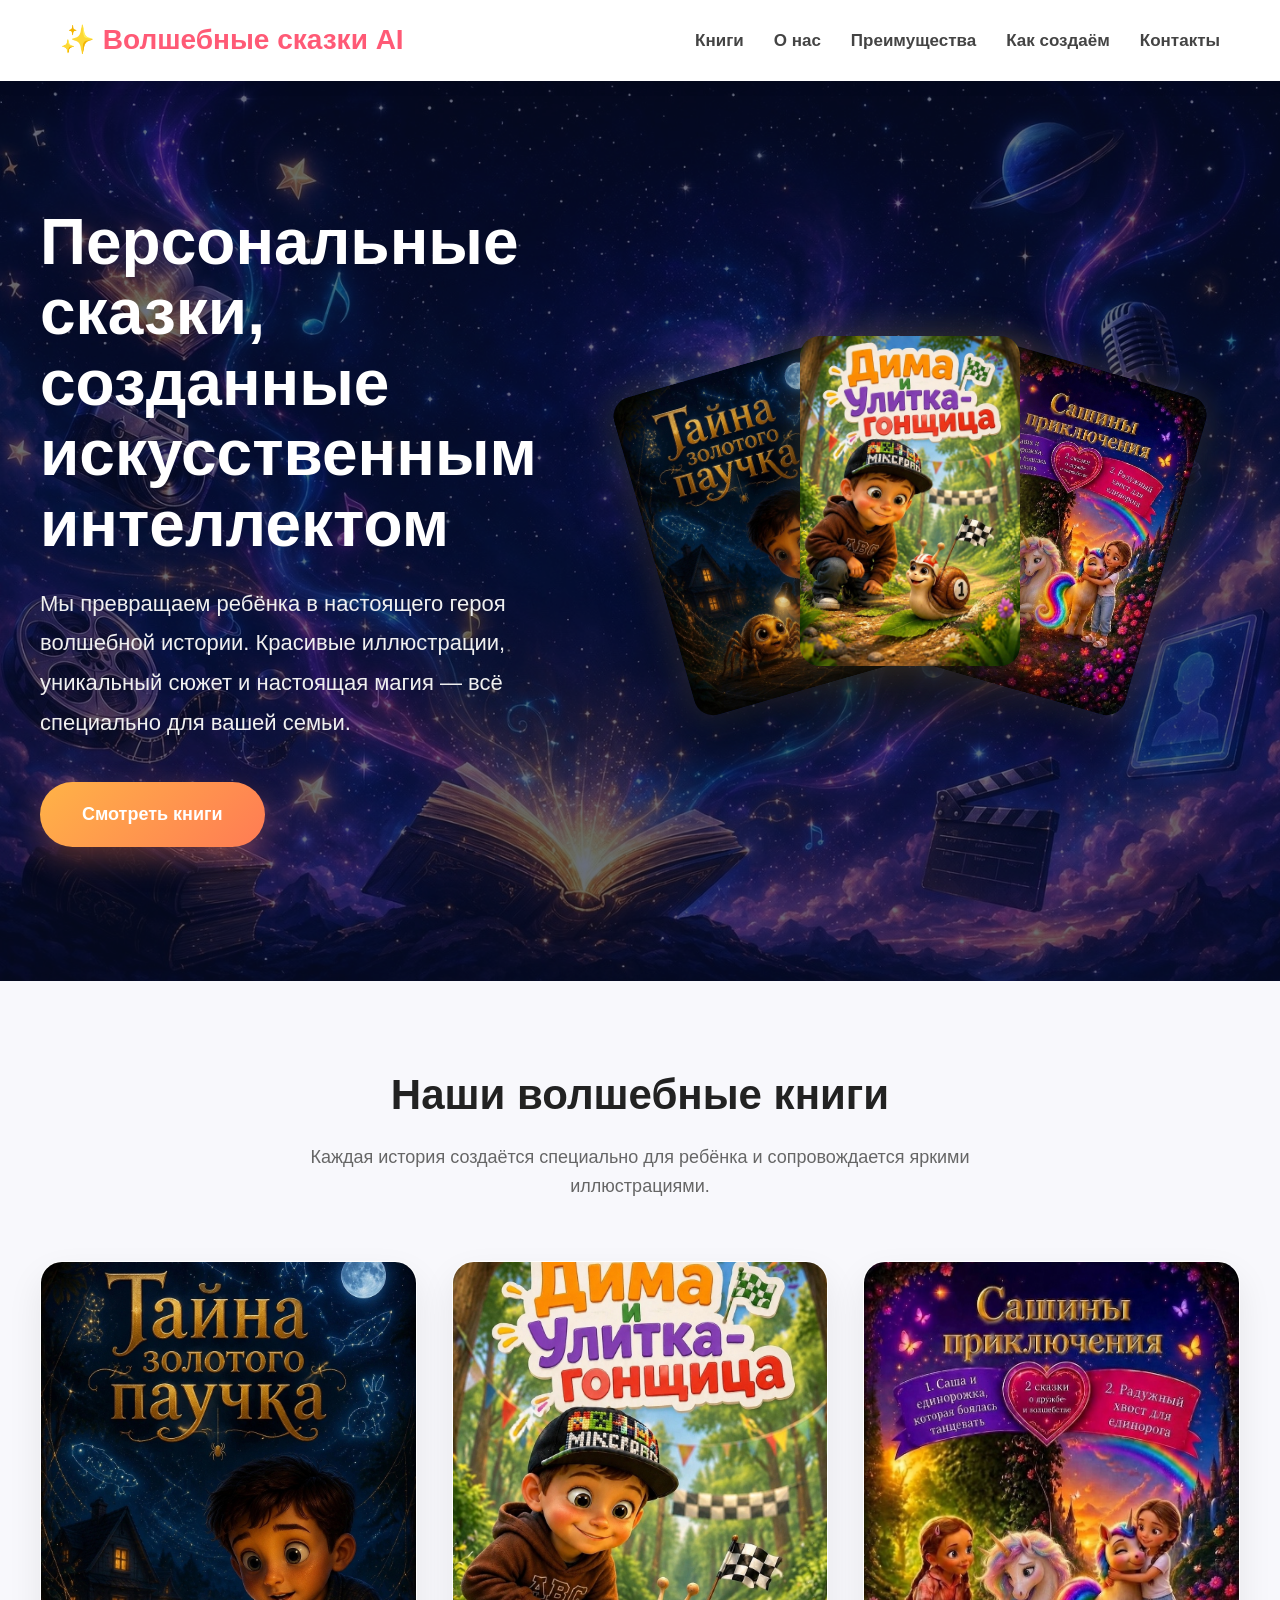
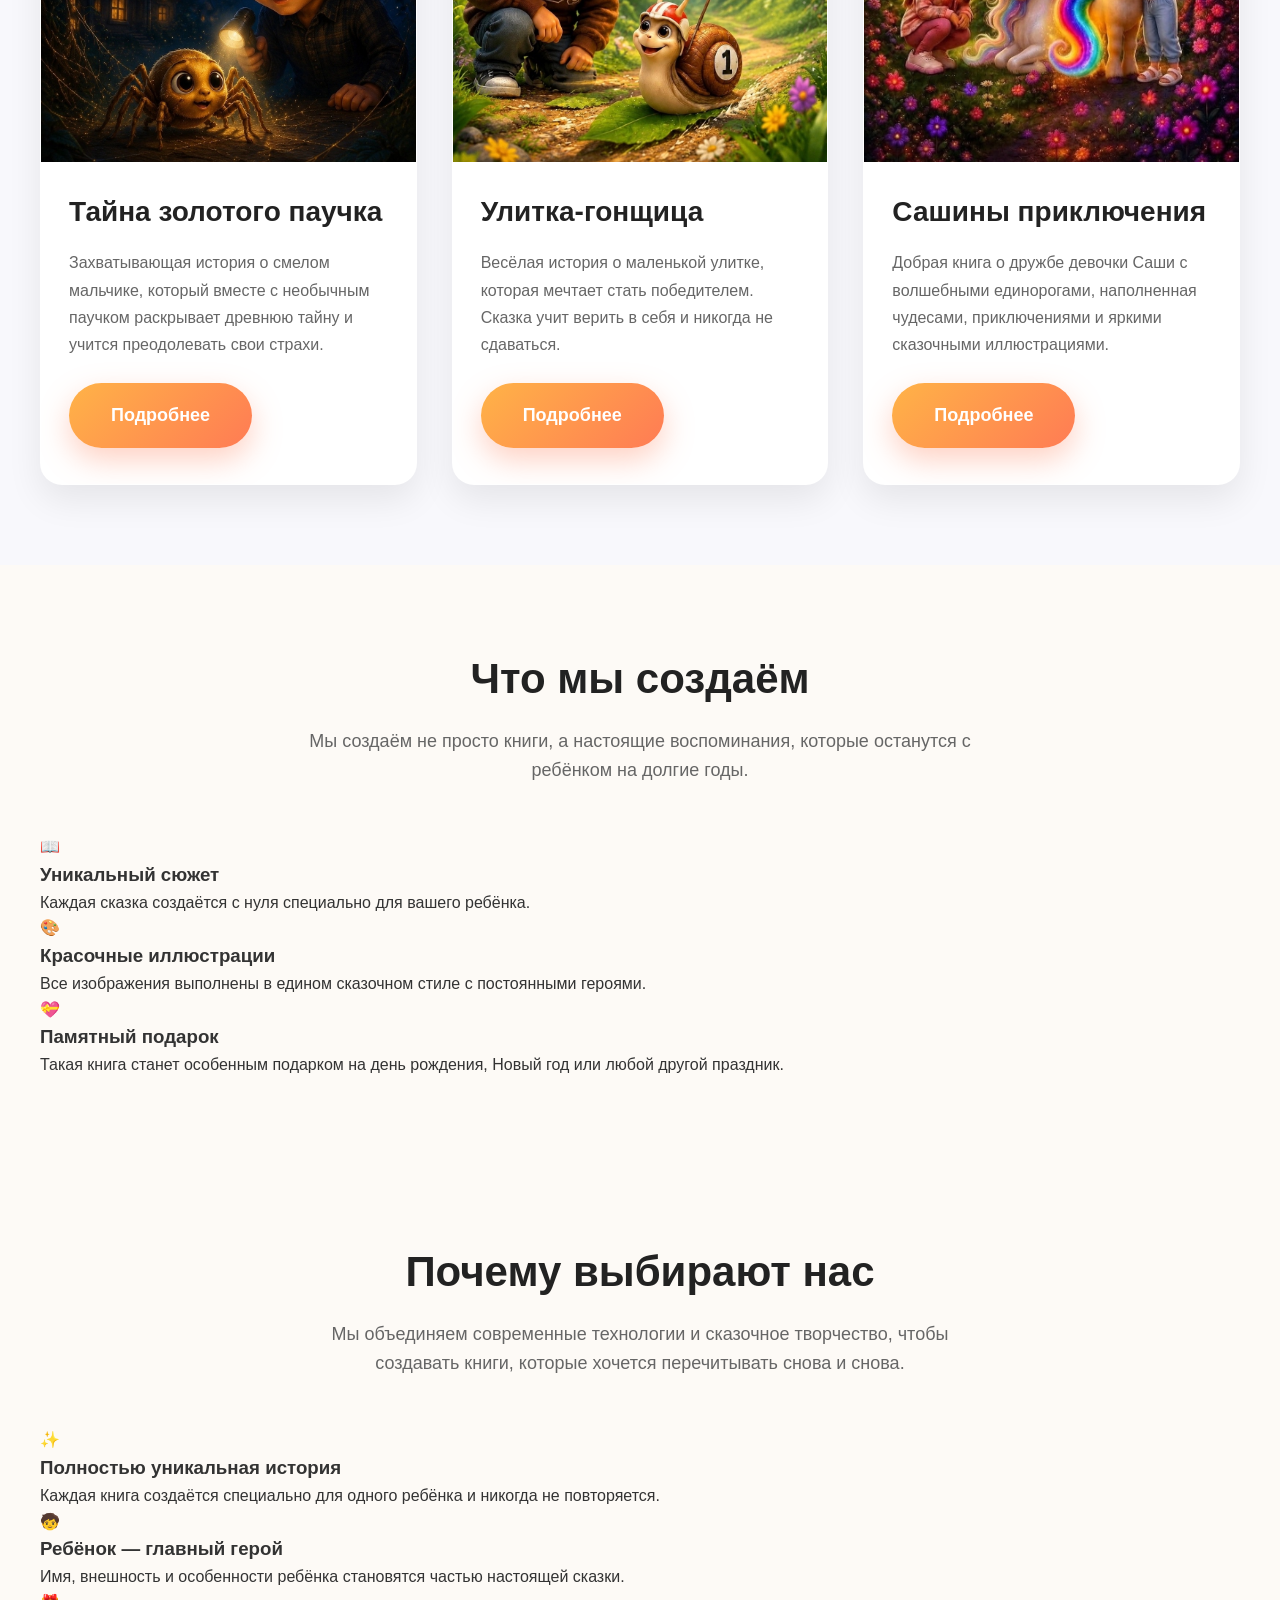
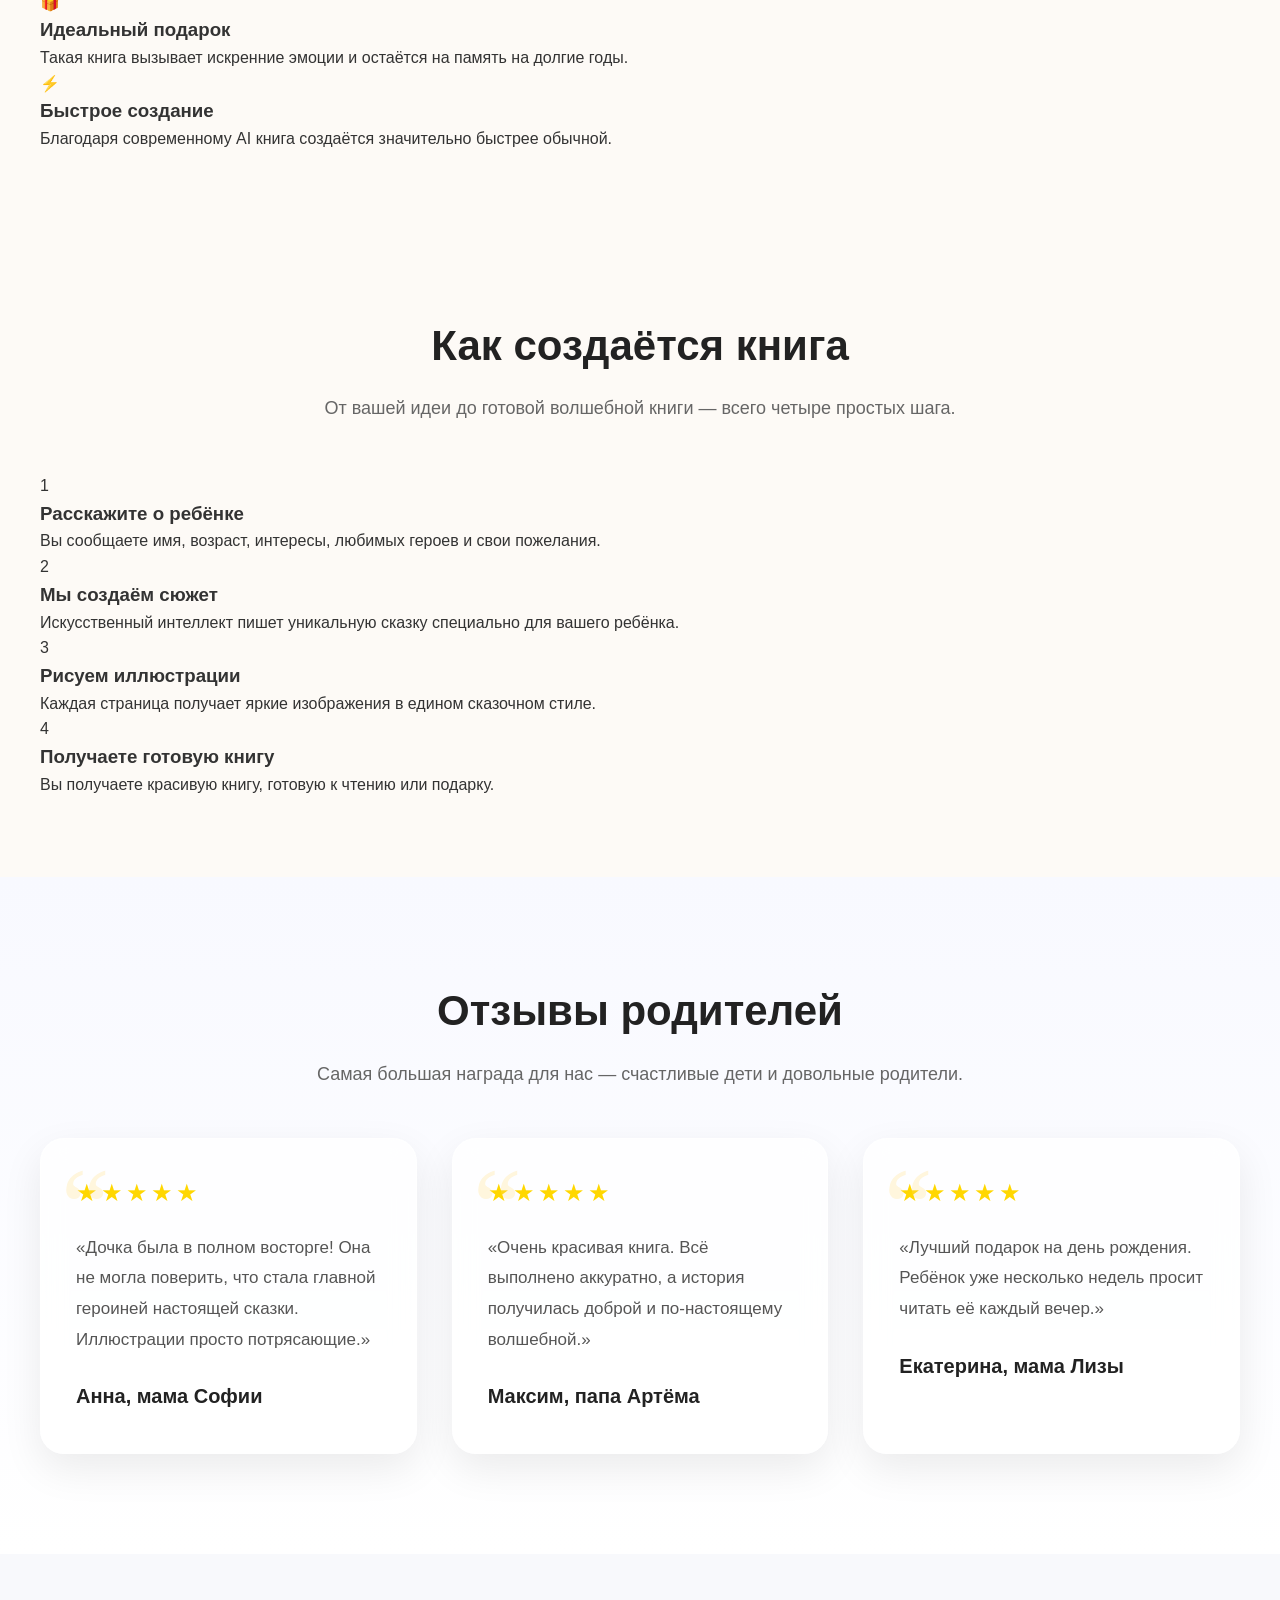
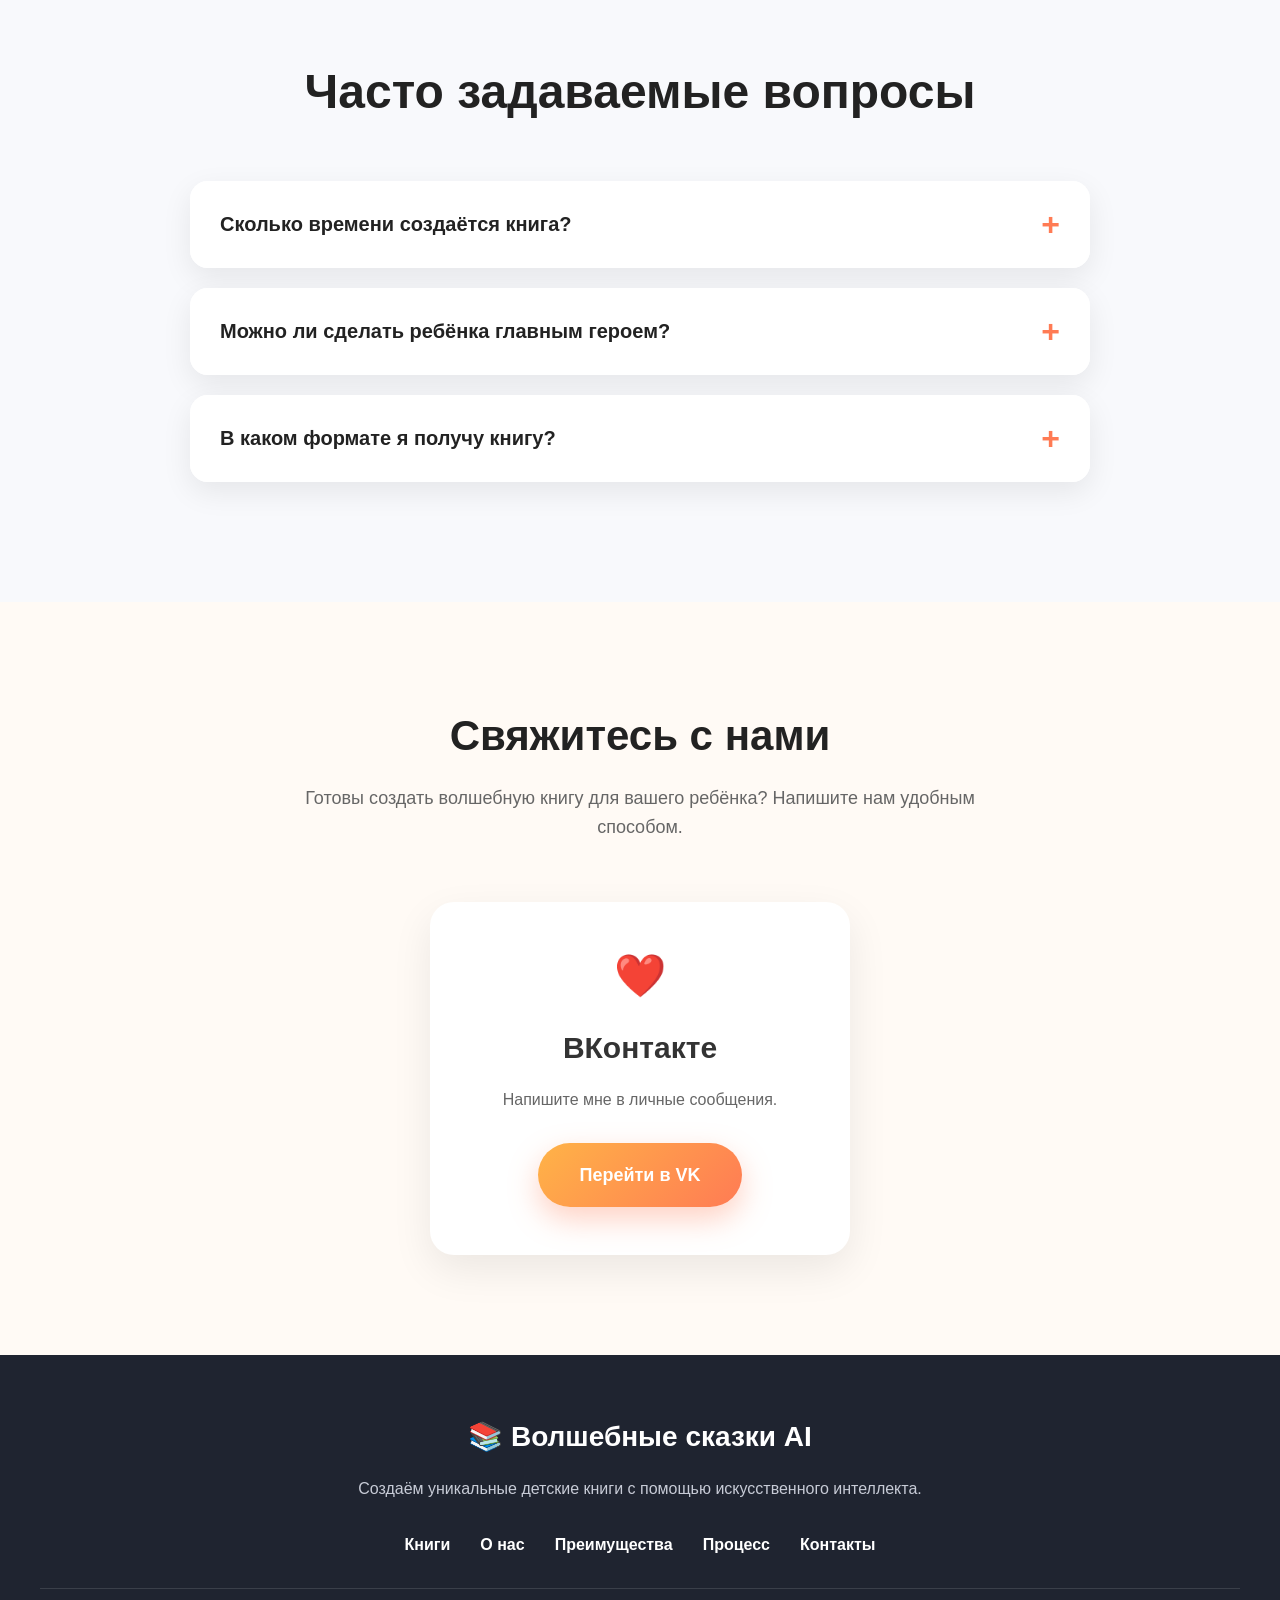
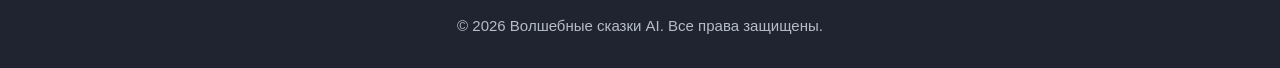
==== commit 323a2b46: "Update index.html" ====
--- a/index.html
+++ b/index.html
@@ -291,7 +291,7 @@
                 <div class="step-number">4</div>
                 <h3>Получаете готовую книгу</h3>
                 <p>
-                    Вы получаете красивую книгу, готовую к чтению, печати или подарку.
+                    Вы получаете красивую книгу, готовую к чтению или подарку.
                 </p>
             </div>
 
